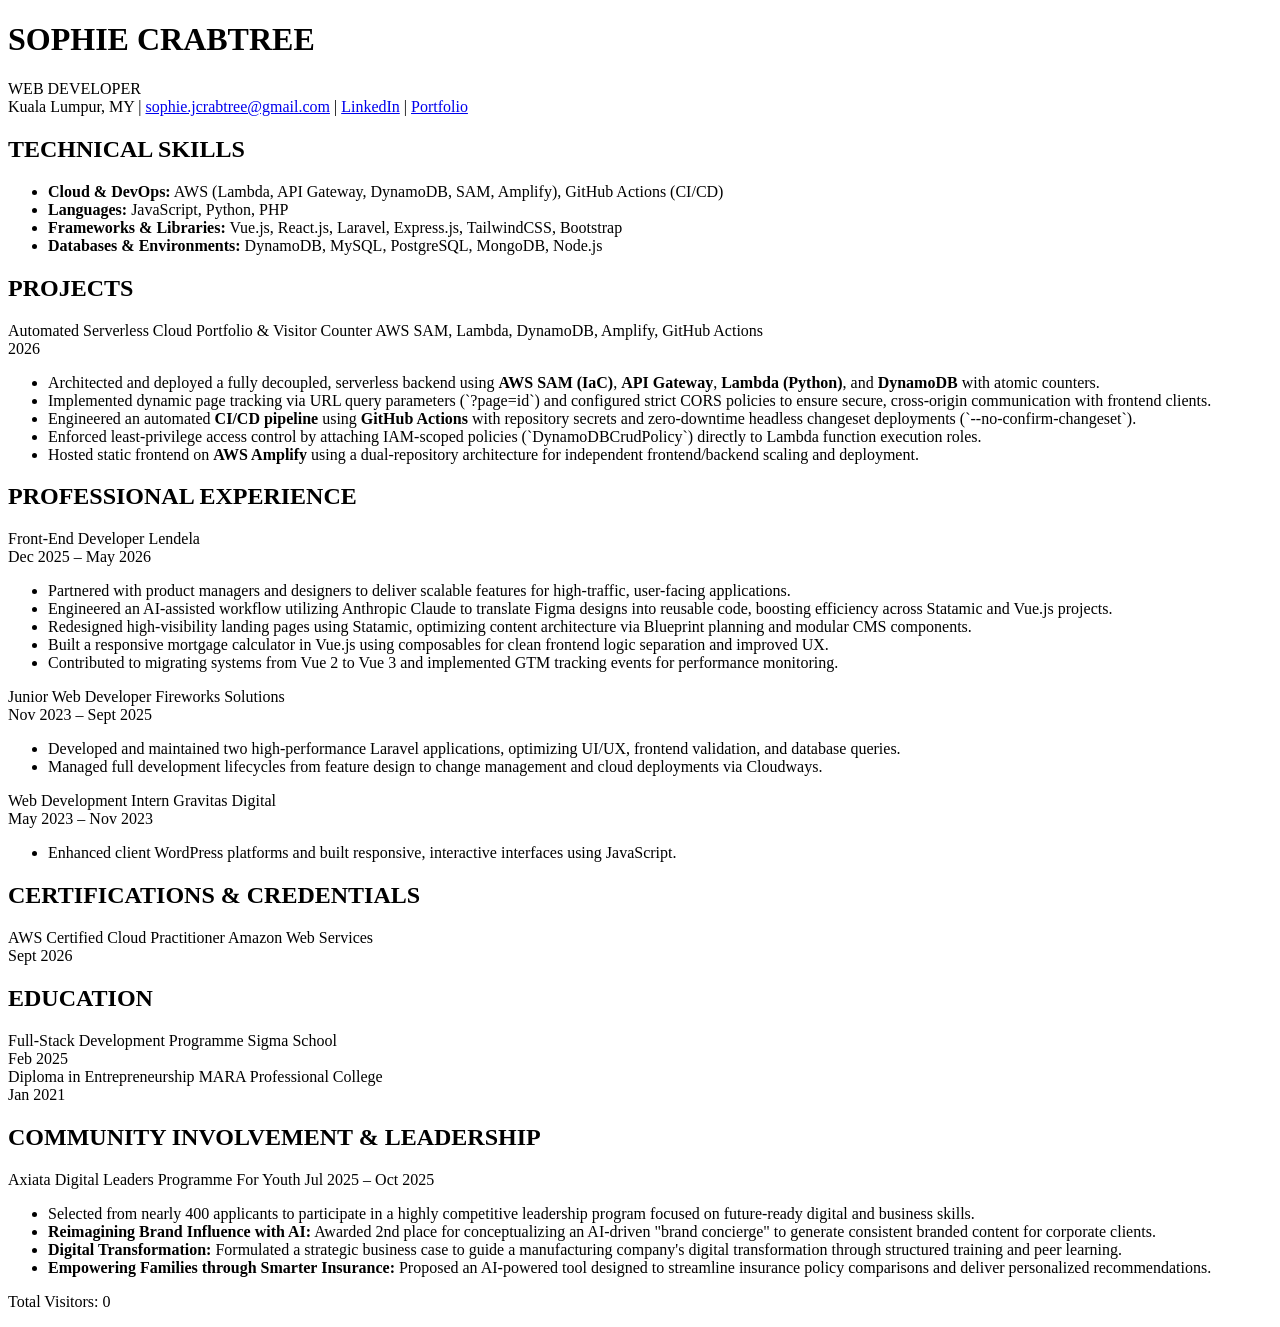
==== index.html @ 8c949071 "Rename resume.html to index.html" ====
<!DOCTYPE html>
<html lang="en">

<head>
  <meta charset="UTF-8">
  <title>Sophie Crabtree - Web Developer Resume</title>
  <style src="./styles.css"></style>
</head>

<body>

  <div class="container">
    <header>
      <h1>SOPHIE CRABTREE</h1>
      <div class="subtitle">WEB DEVELOPER</div>
      <div class="contact-info">
        <span>Kuala Lumpur, MY</span> |
        <a href="mailto:sophie.jcrabtree@gmail.com">sophie.jcrabtree@gmail.com</a> |
        <a href="https://www.linkedin.com/in/sophie-crabtree-2a747b251" target="_blank">LinkedIn</a> |
        <a href="https://sophie-crabtree.carrd.co" target="_blank">Portfolio</a>
      </div>
    </header>

    <section>
      <h2>TECHNICAL SKILLS</h2>
      <ul class="skills-list">
        <li><strong>Cloud & DevOps:</strong> AWS (Lambda, API Gateway, DynamoDB, SAM, Amplify), GitHub Actions (CI/CD)</li>
        <li><strong>Languages:</strong> JavaScript, Python, PHP</li>
        <li><strong>Frameworks & Libraries:</strong> Vue.js, React.js, Laravel, Express.js, TailwindCSS, Bootstrap</li>
        <li><strong>Databases & Environments:</strong> DynamoDB, MySQL, PostgreSQL, MongoDB, Node.js</li>
      </ul>
    </section>

    <section>
      <h2>PROJECTS</h2>
      <div class="item-container">
        <div class="item-header">
          <div class="item-title-container">
            <span class="item-title">Automated Serverless Cloud Portfolio & Visitor Counter</span>
            <span class="item-subtitle">AWS SAM, Lambda, DynamoDB, Amplify, GitHub Actions</span>
          </div>
          <span class="item-date">2026</span>
        </div>
        <ul class="bullet-list">
          <li>Architected and deployed a fully decoupled, serverless backend using <strong>AWS SAM (IaC)</strong>,
            <strong>API Gateway</strong>, <strong>Lambda (Python)</strong>, and <strong>DynamoDB</strong> with atomic
            counters.</li>
          <li>Implemented dynamic page tracking via URL query parameters (`?page=id`) and configured strict CORS
            policies to ensure secure, cross-origin communication with frontend clients.</li>
          <li>Engineered an automated <strong>CI/CD pipeline</strong> using <strong>GitHub Actions</strong> with
            repository secrets and zero-downtime headless changeset deployments (`--no-confirm-changeset`).</li>
          <li>Enforced least-privilege access control by attaching IAM-scoped policies (`DynamoDBCrudPolicy`) directly
            to Lambda function execution roles.</li>
          <li>Hosted static frontend on <strong>AWS Amplify</strong> using a dual-repository architecture for
            independent frontend/backend scaling and deployment.</li>
        </ul>
      </div>
    </section>

    <section>
      <h2>PROFESSIONAL EXPERIENCE</h2>

      <div class="item-container">
        <div class="item-header">
          <div class="item-title-container">
            <span class="item-title">Front-End Developer</span>
            <span class="item-subtitle">Lendela</span>
          </div>
          <span class="item-date">Dec 2025 – May 2026</span>
        </div>
        <ul class="bullet-list">
          <li>Partnered with product managers and designers to deliver scalable features for high-traffic, user-facing
            applications.</li>
          <li>Engineered an AI-assisted workflow utilizing Anthropic Claude to translate Figma designs into reusable
            code, boosting efficiency across Statamic and Vue.js projects.</li>
          <li>Redesigned high-visibility landing pages using Statamic, optimizing content architecture via Blueprint
            planning and modular CMS components.</li>
          <li>Built a responsive mortgage calculator in Vue.js using composables for clean frontend logic separation and
            improved UX.</li>
          <li>Contributed to migrating systems from Vue 2 to Vue 3 and implemented GTM tracking events for performance
            monitoring.</li>
        </ul>
      </div>

      <div class="item-container">
        <div class="item-header">
          <div class="item-title-container">
            <span class="item-title">Junior Web Developer</span>
            <span class="item-subtitle">Fireworks Solutions</span>
          </div>
          <span class="item-date">Nov 2023 – Sept 2025</span>
        </div>
        <ul class="bullet-list">
          <li>Developed and maintained two high-performance Laravel applications, optimizing UI/UX, frontend validation,
            and database queries.</li>
          <li>Managed full development lifecycles from feature design to change management and cloud deployments via
            Cloudways.</li>
        </ul>
      </div>

      <div class="item-container">
        <div class="item-header">
          <div class="item-title-container">
            <span class="item-title">Web Development Intern</span>
            <span class="item-subtitle">Gravitas Digital</span>
          </div>
          <span class="item-date">May 2023 – Nov 2023</span>
        </div>
        <ul class="bullet-list">
          <li>Enhanced client WordPress platforms and built responsive, interactive interfaces using JavaScript.</li>
        </ul>
      </div>
    </section>

    <section>
      <h2>CERTIFICATIONS & CREDENTIALS</h2>
      <div class="item-container">
        <div class="item-header">
          <div class="item-title-container">
            <span class="item-title">AWS Certified Cloud Practitioner</span>
            <span class="item-subtitle">Amazon Web Services</span>
          </div>
          <span class="item-date">Sept 2026</span>
        </div>
      </div>
    </section>

    <section>
      <h2>EDUCATION</h2>
      <div class="item-container">
        <div class="item-header">
          <div class="item-title-container">
            <span class="item-title">Full-Stack Development Programme</span>
            <span class="item-subtitle">Sigma School</span>
          </div>
          <span class="item-date">Feb 2025</span>
        </div>
      </div>
      <div class="item-container">
        <div class="item-header">
          <div class="item-title-container">
            <span class="item-title">Diploma in Entrepreneurship</span>
            <span class="item-subtitle">MARA Professional College</span>
          </div>
          <span class="item-date">Jan 2021</span>
        </div>
      </div>
    </section>

    <section>
      <h2>COMMUNITY INVOLVEMENT & LEADERSHIP</h2>
      <div class="item-container">
        <div class="item-header">
          <span class="item-title">Axiata Digital Leaders Programme For Youth</span>
          <span class="item-date">Jul 2025 – Oct 2025</span>
        </div>
        <ul class="bullet-list">
          <li>Selected from nearly 400 applicants to participate in a highly competitive leadership program focused on
            future-ready digital and business skills.</li>
          <li><strong>Reimagining Brand Influence with AI:</strong> Awarded 2nd place for conceptualizing an AI-driven
            "brand concierge" to generate consistent branded content for corporate clients.</li>
          <li><strong>Digital Transformation:</strong> Formulated a strategic business case to guide a manufacturing
            company's digital transformation through structured training and peer learning.</li>
          <li><strong>Empowering Families through Smarter Insurance:</strong> Proposed an AI-powered tool designed to
            streamline insurance policy comparisons and deliver personalized recommendations.</li>
        </ul>
      </div>
    </section>

    <section>
      <p>Total Visitors: <span id="visitor-count">Loading...</span></p>
    </section>
  </div>

  <script src="./script.js"></script>
</body>

</html>
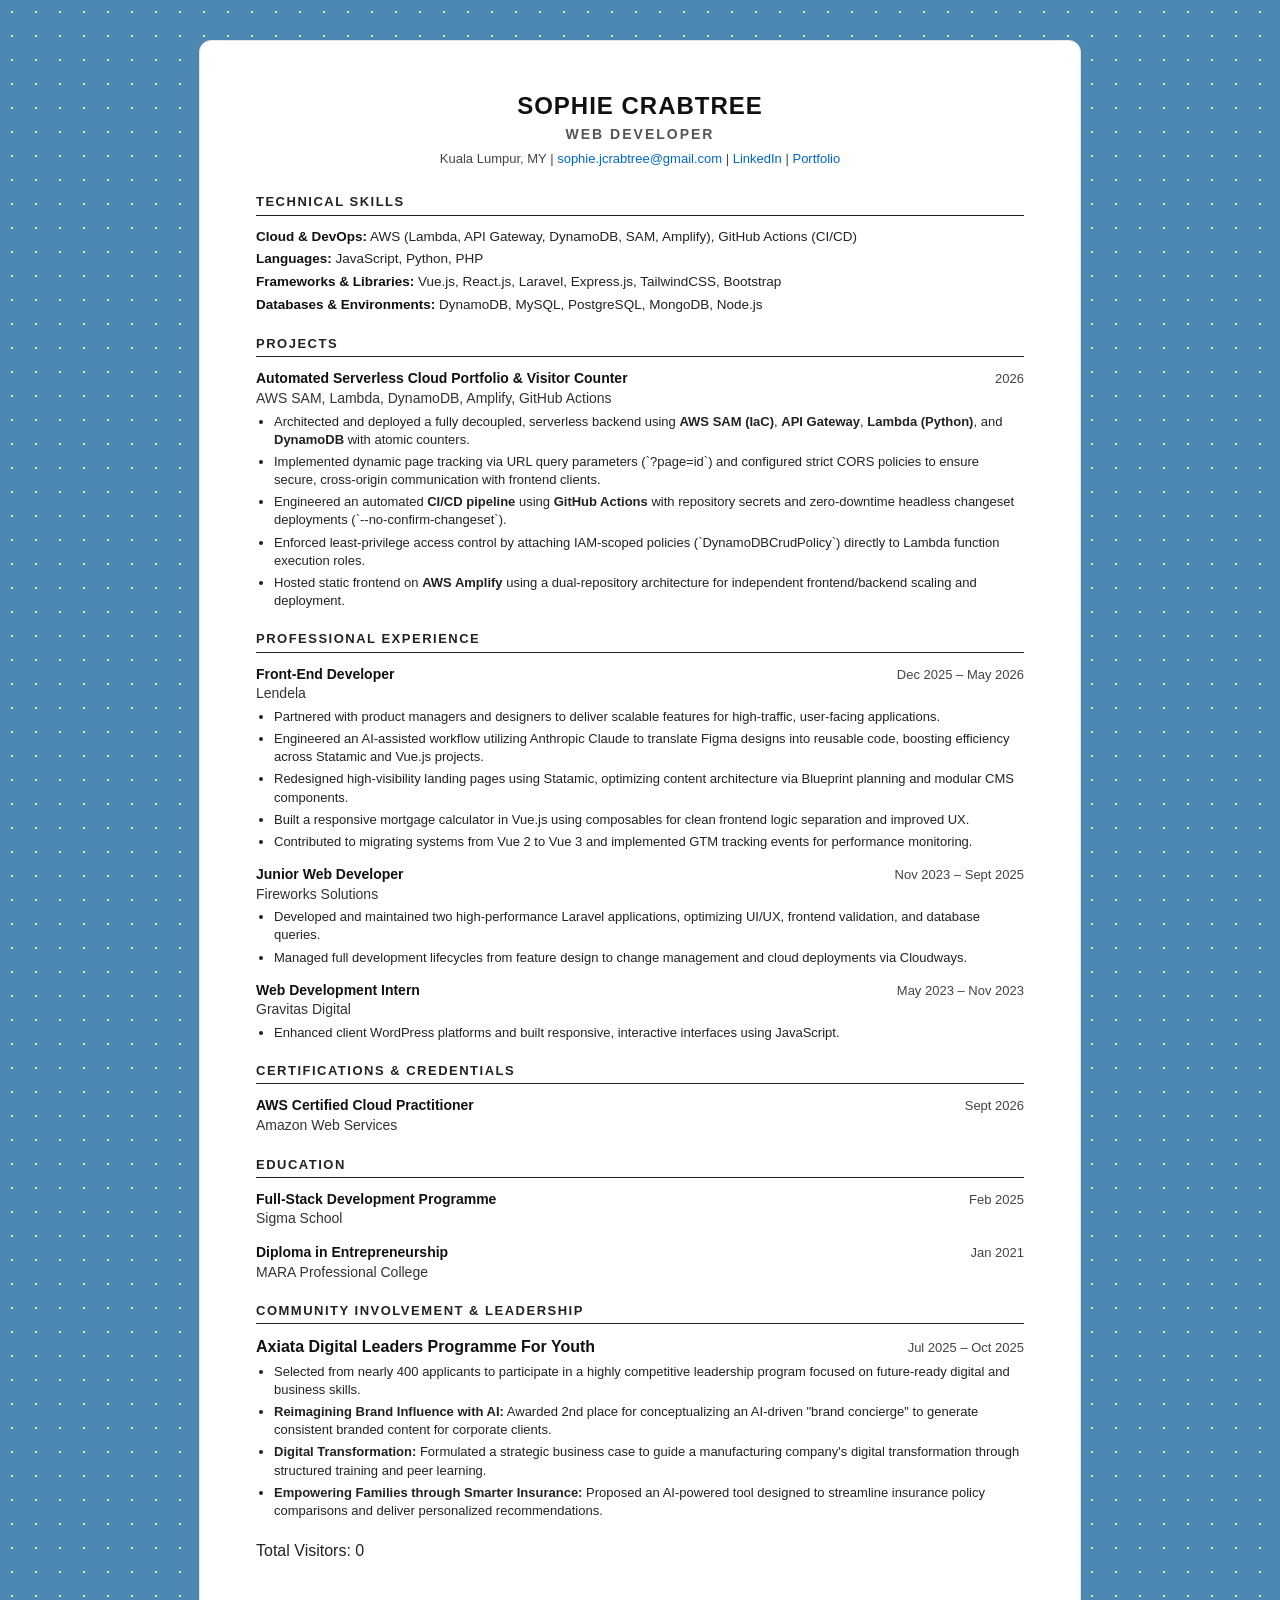
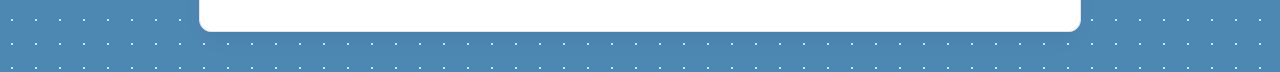
==== commit 81062295: "Fix stylesheet link and script" ====
--- a/index.html
+++ b/index.html
@@ -4,7 +4,7 @@
 <head>
   <meta charset="UTF-8">
   <title>Sophie Crabtree - Web Developer Resume</title>
-  <style src="./styles.css"></style>
+  <link rel="stylesheet" href="styles.css">
 </head>
 
 <body>
--- a/styles.css
+++ b/styles.css
@@ -0,0 +1,130 @@
+body {
+  font-family: -apple-system, BlinkMacSystemFont, "Segoe UI", Roboto, Helvetica, Arial, sans-serif;
+  color: #222;
+  line-height: 1.4;
+  margin: 0;
+  padding: 40px 20px;
+  background: #4d88b3;
+  background-image: radial-gradient(#CCE5FC 1px, transparent 1px);
+  background-size: 24px 24px;
+  min-height: 100vh;
+}
+
+.container {
+  max-width: 768px;
+  margin: 0 auto;
+  background-color: #ffffff;
+  border-radius: 12px;
+  border: 1px solid #e1e4e8;
+  padding: 48px 56px;
+  box-shadow: 0 10px 25px -5px rgba(0, 0, 0, 0.05), 0 8px 10px -6px rgba(0, 0, 0, 0.01);
+}
+
+header {
+    text-align: center;
+    margin-bottom: 25px;
+}
+
+h1 {
+    font-size: 24px;
+    font-weight: 700;
+    letter-spacing: 1px;
+    margin: 0 0 2px 0;
+    color: #111;
+}
+
+.subtitle {
+    font-size: 14px;
+    font-weight: 600;
+    letter-spacing: 2px;
+    color: #555;
+    margin: 0 0 6px 0;
+}
+
+.contact-info {
+    font-size: 13px;
+    color: #444;
+    margin-bottom: 20px;
+}
+
+.contact-info a {
+    color: #0066cc;
+    text-decoration: none;
+}
+
+.contact-info a:hover {
+    text-decoration: underline;
+}
+
+section {
+    margin-bottom: 20px;
+}
+
+h2 {
+    font-size: 13px;
+    font-weight: 700;
+    letter-spacing: 1.5px;
+    color: #222;
+    border-bottom: 1.5px solid #222;
+    padding-bottom: 3px;
+    margin-bottom: 12px;
+    text-transform: uppercase;
+}
+
+.skills-list {
+    margin: 0;
+    padding-left: 0;
+    list-style: none;
+    font-size: 13.5px;
+}
+
+.skills-list li {
+    margin-bottom: 4px;
+}
+
+.skills-list strong {
+    color: #111;
+}
+
+.item-container {
+    margin-bottom: 14px;
+}
+
+.item-header {
+    display: flex;
+    justify-content: space-between;
+    align-items: baseline;
+    margin-bottom: 2px;
+}
+
+.item-title-container {
+    font-size: 14px;
+}
+
+.item-title {
+    font-weight: 700;
+    color: #111;
+}
+
+.item-subtitle {
+    font-weight: 400;
+    color: #333;
+    display: block;
+}
+
+.item-date {
+    font-size: 13px;
+    color: #444;
+    font-weight: 500;
+    white-space: nowrap;
+}
+
+ul.bullet-list {
+    margin: 4px 0 0 0;
+    padding-left: 18px;
+    font-size: 13px;
+}
+
+ul.bullet-list li {
+    margin-bottom: 4px;
+}
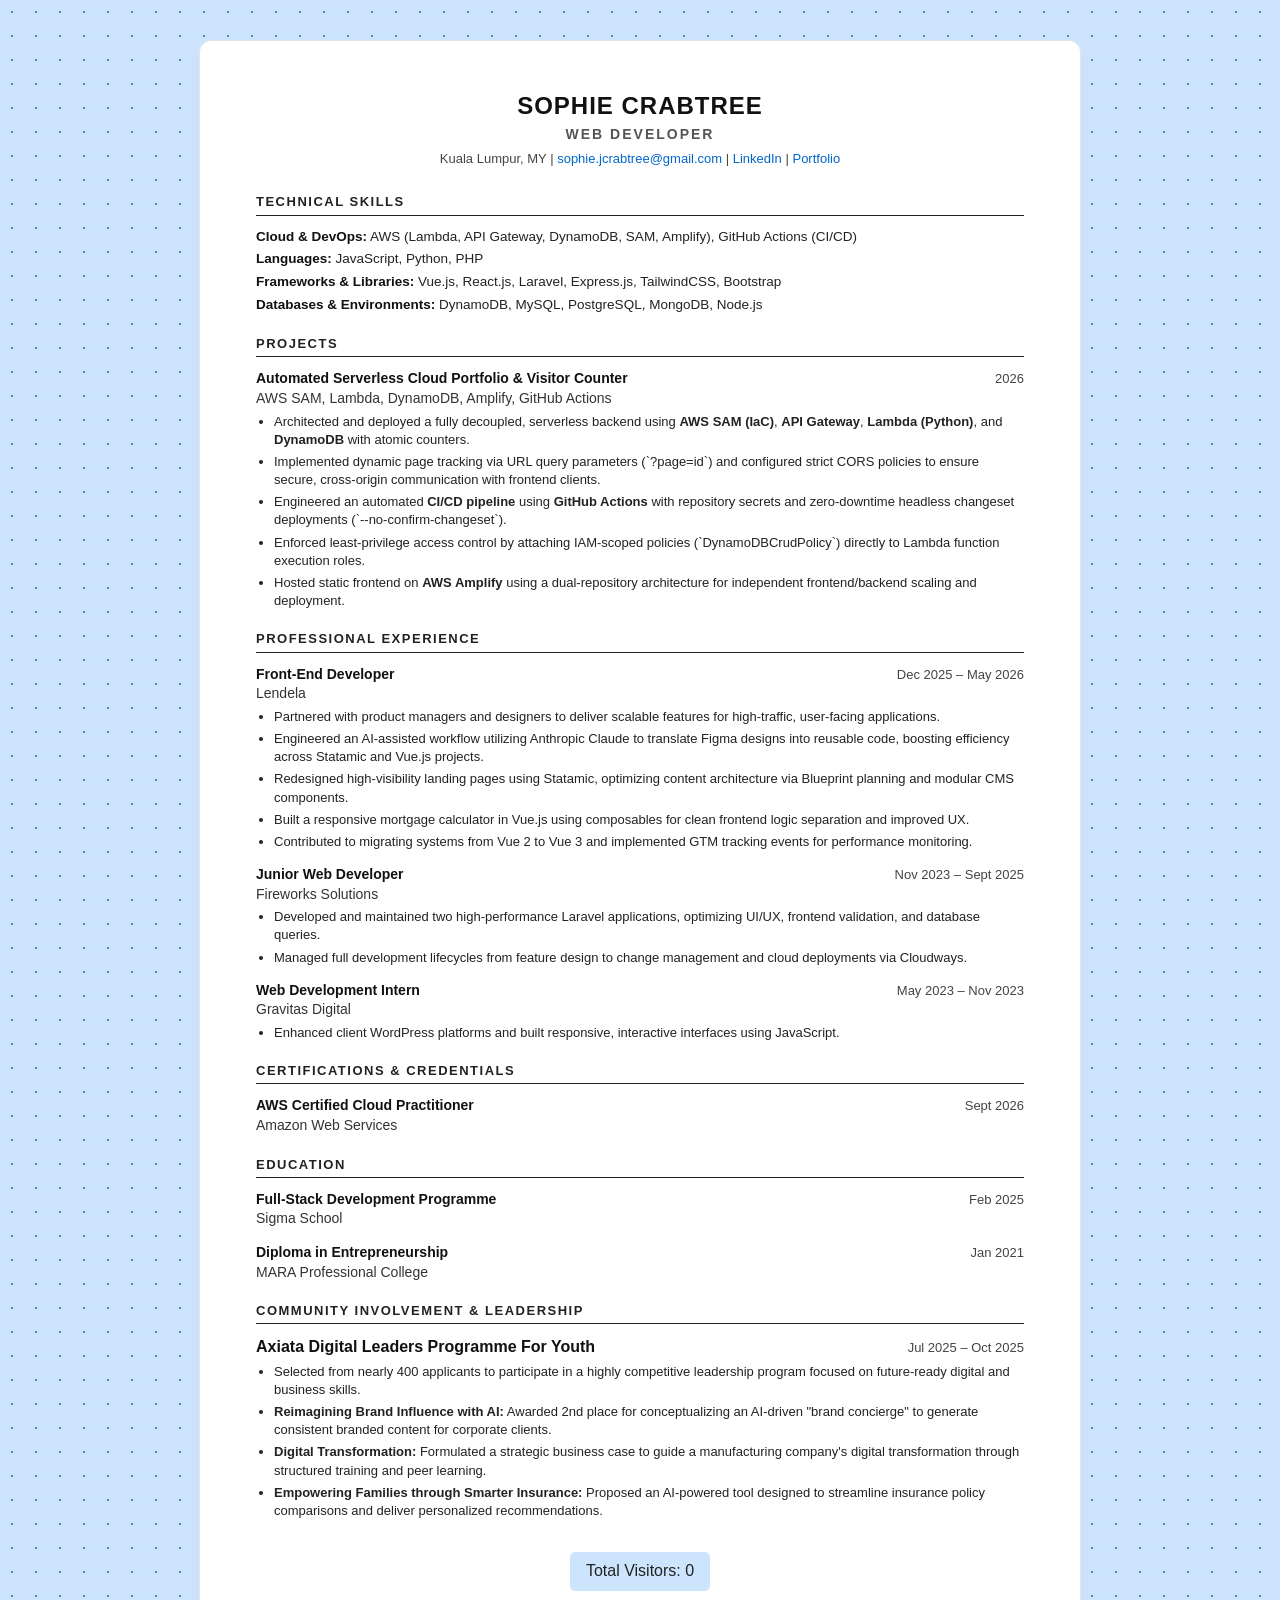
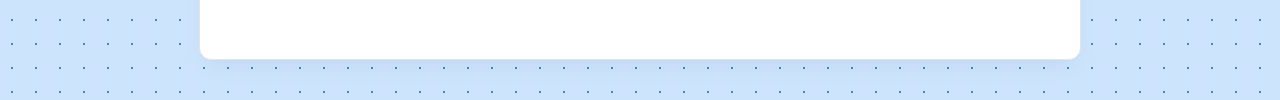
==== commit da197189: "Change background colours" ====
--- a/index.html
+++ b/index.html
@@ -168,7 +168,7 @@
     </section>
 
     <section>
-      <p>Total Visitors: <span id="visitor-count">Loading...</span></p>
+      <p class="visitor-count">Total Visitors: <span id="visitor-count">Loading...</span></p>
     </section>
   </div>
 
--- a/styles.css
+++ b/styles.css
@@ -4,8 +4,8 @@
   line-height: 1.4;
   margin: 0;
   padding: 40px 20px;
-  background: #4d88b3;
-  background-image: radial-gradient(#CCE5FC 1px, transparent 1px);
+  background: #cce5fc;
+  background-image: radial-gradient(#4d88b3 1px, transparent 1px);
   background-size: 24px 24px;
   min-height: 100vh;
 }
@@ -127,4 +127,13 @@
 
 ul.bullet-list li {
     margin-bottom: 4px;
+}
+
+.visitor-count {
+    font-weight: 500;
+    margin: 2em auto 0 auto;
+    background: #cce5fc;
+    width: fit-content;
+    padding: .5em 1em;
+    border-radius: 5px;
 }
